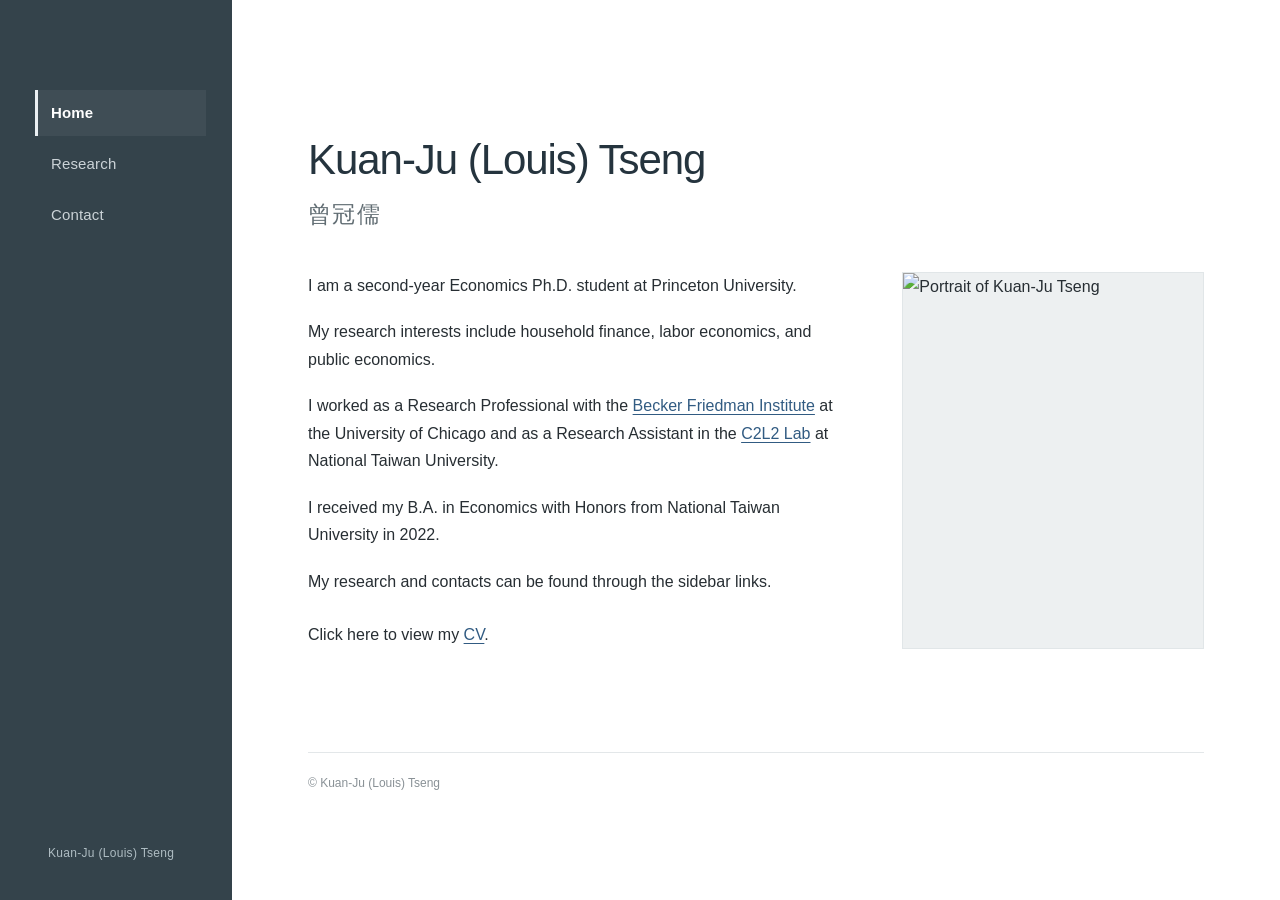
==== index.html @ b7fcb51d "Add files via upload" ====
<!doctype html>
<html lang="en"><head>
<meta charset="utf-8"><meta name="viewport" content="width=device-width,initial-scale=1">
<title>Home | Kuan-Ju (Louis) Tseng</title>
<meta name="description" content="Academic homepage of Kuan-Ju (Louis) Tseng, Economics Ph.D. student at Princeton University.">
<meta name="theme-color" content="#34434b">
<link rel="stylesheet" href="styles.css"><script defer src="script.js"></script><script defer src="analytics.js"></script>
<link rel="canonical" href="https://louiskjtseng.github.io/Website/">
</head><body>
<a class="skip-link" href="#main">Skip to content</a>
<div class="mobile-header"><span class="mobile-label">Kuan-Ju (Louis) Tseng</span><button type="button" class="menu-button" aria-expanded="false" aria-controls="sidebar" aria-label="Toggle navigation">Menu</button></div>
<aside class="sidebar" id="sidebar" aria-label="Site navigation"><nav class="sidebar-nav"><a href="" aria-current="page">Home</a>
<a href="research/" >Research</a>
<a href="contact/" >Contact</a></nav><div class="sidebar-bottom">Kuan-Ju (Louis) Tseng</div></aside>
<main id="main" class="content"><div class="page page-home"><h1 class="heading">Kuan-Ju (Louis) Tseng</h1><p class="chinese-name" lang="zh-Hant">曾冠儒</p>
<div class="home-grid"><div class="bio">
<p>I am a second-year Economics Ph.D. student at Princeton University.</p>
<p>My research interests include household finance, labor economics, and public economics.</p>
<p>I worked as a Research Professional with the <a href="https://bfi.uchicago.edu/">Becker Friedman Institute</a> at the University of Chicago and as a Research Assistant in the <a href="https://c2l2.org/">C2L2 Lab</a> at National Taiwan University.</p>
<p>I received my B.A. in Economics with Honors from National Taiwan University in 2022.</p>
<p>My research and contacts can be found through the sidebar links.</p>
<p class="cv-line">Click here to view my <a href="https://louiskjtseng.github.io/Website/KuanJuTseng_CV.pdf" target="_blank" rel="noopener">CV</a>.</p>
</div><div class="photo-shell"><img id="profile-photo" src="assets/profile.jpg" data-original="https://sites.google.com/sitesv-images-rt/[base64]%3Dw1280" alt="Portrait of Kuan-Ju Tseng" loading="eager"></div></div>
<footer class="footer">© Kuan-Ju (Louis) Tseng</footer></div></main>
</body></html>
---- styles.css ----
/* Academic website adapted for GitHub Pages. Edit the variables to refine colors. */
:root {
  --sidebar: #34434b;
  --sidebar-text: #f5f7f8;
  --sidebar-muted: #cbd3d7;
  --ink: #272e33;
  --muted: #616d73;
  --link: #315b82;
  --line: #e3e7e9;
  --surface: #ffffff;
  --sidebar-width: 232px;
}
* {box-sizing: border-box}
html {scroll-behavior: smooth}
body {margin:0;background:var(--surface);color:var(--ink);font-family:Arial, Helvetica, sans-serif;font-size:16px;line-height:1.72;-webkit-font-smoothing:antialiased}
a {color:var(--link);text-underline-offset:3px;text-decoration-thickness:1px}
a:hover {color:#193c5b}
a:focus-visible, button:focus-visible {outline:2px solid #76a9d4;outline-offset:4px}
.skip-link {position:absolute;left:-999px;top:0;z-index:40;padding:10px 15px;background:white}
.skip-link:focus {left:12px;top:12px}
.sidebar {width:var(--sidebar-width);height:100vh;position:fixed;inset:0 auto 0 0;background:var(--sidebar);color:var(--sidebar-text);padding:90px 26px 36px 35px;display:flex;flex-direction:column;z-index:20}
.sidebar-nav {display:flex;flex-direction:column;gap:5px}
.sidebar-nav a {display:block;padding:10px 10px 10px 13px;border-left:3px solid transparent;color:var(--sidebar-muted);font-size:15px;letter-spacing:.01em;text-decoration:none;transition:background .16s,color .16s}
.sidebar-nav a:hover {background:rgba(255,255,255,.07);color:#fff}
.sidebar-nav a[aria-current="page"] {border-color:#ebf0f3;color:white;font-weight:600;background:rgba(255,255,255,.055)}
.sidebar-bottom {margin-top:auto;color:#aebcc2;font-size:12px;letter-spacing:.025em;padding-left:13px}
.content {margin-left:var(--sidebar-width);min-height:100vh}
.page {max-width:1060px;padding:112px 76px 100px;margin:0 auto}
.page-home {padding-top:135px}
.heading {font-family:Arial, Helvetica, sans-serif;font-size:42px;line-height:1.19;font-weight:500;letter-spacing:-.025em;margin:0 0 10px;color:#25343e}
.chinese-name {font-size:23px;color:var(--muted);letter-spacing:.06em;margin:0 0 37px}
.home-grid {display:grid;grid-template-columns:minmax(0,1.6fr) minmax(220px,.9fr);gap:58px;align-items:start}
.bio {max-width:615px}
.bio p {margin:0 0 19px}
.bio .cv-line {margin-top:26px}
.photo-shell {position:relative;width:100%;aspect-ratio:4/5;overflow:hidden;max-width:335px;background:#edf0f1;border:1px solid #e1e6e8}
.photo-shell::before {content:"KT";position:absolute;inset:0;display:flex;align-items:center;justify-content:center;font-size:76px;color:#a6b2b8;font-weight:300;letter-spacing:.07em}
.photo-shell img {display:block;position:relative;width:100%;height:100%;object-fit:cover;object-position:center;z-index:1;background:#edf0f1}
.page-title {font-weight:500;letter-spacing:-.02em;font-size:35px;line-height:1.2;margin:0 0 42px;color:#25343e}
.section-title {font-size:23px;line-height:1.3;font-weight:500;margin:0 0 25px;color:#263741}
.research-item {margin-bottom:39px;max-width:880px}
.research-item h3 {font-size:17px;line-height:1.5;font-weight:600;margin:0 0 4px}
.research-item h3 a {font-weight:600}
.research-item .coauthors {font-size:15px;color:#505b61;margin:0 0 11px}
.research-item .abstract {font-size:15px;line-height:1.72;margin:0;color:#343c42}
.research-section+.research-section {padding-top:18px}
.paper-link {font-weight:400;font-size:15px;white-space:nowrap}
.contact-block {font-size:17px;line-height:1.85}
.contact-block p {margin:0 0 21px}
.contact-block .emails a {display:block;width:fit-content}
.footer {font-size:12px;color:#899196;margin-top:84px;border-top:1px solid var(--line);padding-top:20px}
.mobile-header {display:none}
@media(max-width:1050px){.page{padding-left:53px;padding-right:50px}.home-grid{gap:33px}}
@media(max-width:760px){
  :root{--sidebar-width:0px}
  .sidebar{display:none;position:static;width:100%;height:auto;padding:0}
  .sidebar.is-open{display:flex;position:absolute;top:64px;left:0;right:0;padding:17px 18px 22px;box-shadow:0 10px 20px rgba(0,0,0,.16)}
  .sidebar-bottom{display:none}
  .mobile-header{display:flex;position:sticky;top:0;background:var(--sidebar);color:white;height:64px;align-items:center;justify-content:space-between;padding:0 22px;z-index:30}
  .mobile-header .mobile-label{font-size:15px;font-weight:600}
  .menu-button{font:inherit;color:white;background:transparent;border:1px solid rgba(255,255,255,.45);border-radius:3px;padding:5px 12px;cursor:pointer}
  .content{margin-left:0}.page{padding:60px 26px 75px}.page-home{padding-top:70px}
  .home-grid{grid-template-columns:1fr;gap:28px}.photo-shell{width:230px;max-width:100%;aspect-ratio:4/5}
  .heading{font-size:35px}.chinese-name{font-size:19px;margin-bottom:28px}
  .page-title{font-size:31px;margin-bottom:30px}
  .research-item{margin-bottom:32px}.paper-link{white-space:normal}
}
@media print {.sidebar,.mobile-header{display:none}.content{margin:0}.page{padding:10px 20px}a{color:inherit}}
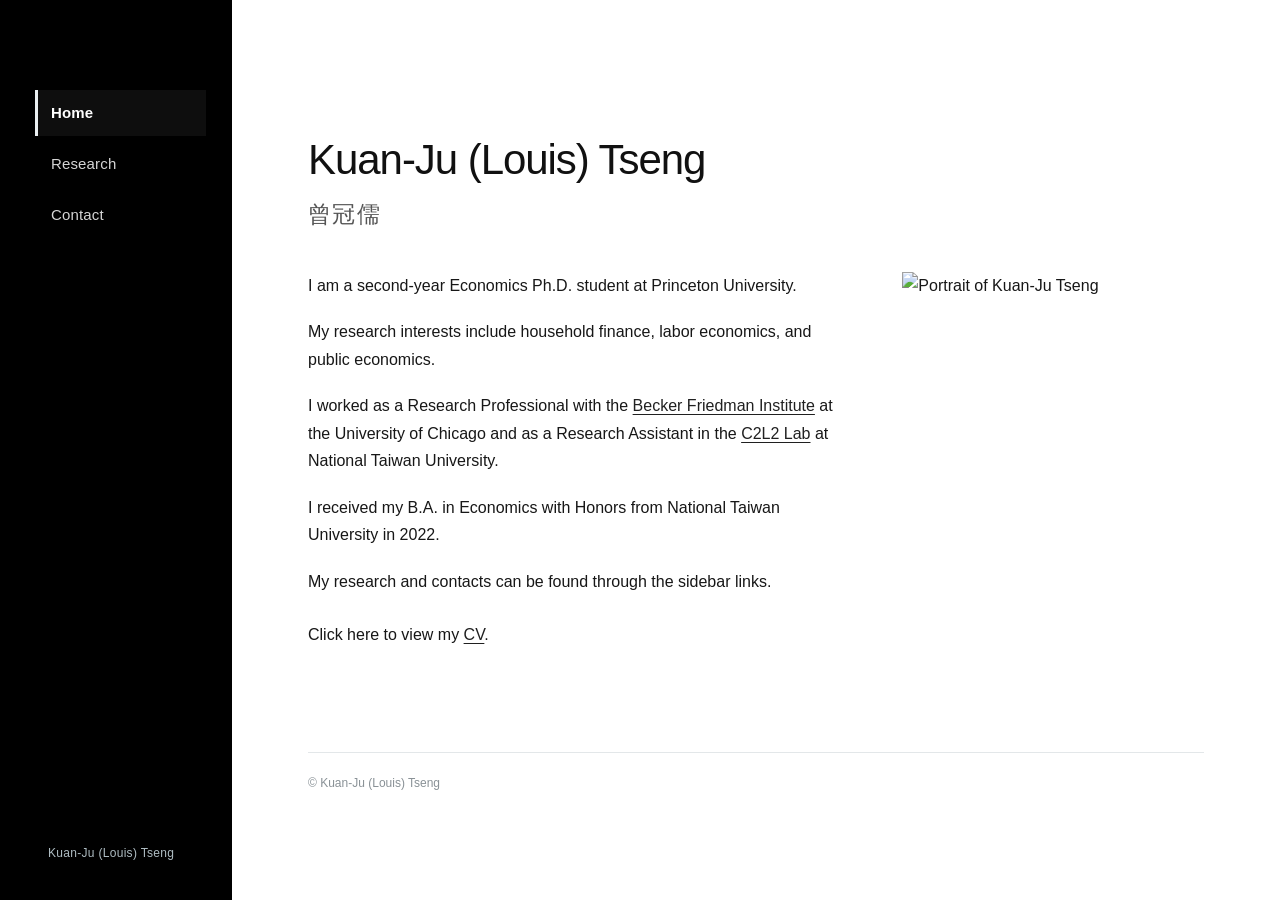
==== commit 6efd6165: "Use local portrait and black theme color on homepage" ====
--- a/index.html
+++ b/index.html
@@ -3,7 +3,7 @@
 <meta charset="utf-8"><meta name="viewport" content="width=device-width,initial-scale=1">
 <title>Home | Kuan-Ju (Louis) Tseng</title>
 <meta name="description" content="Academic homepage of Kuan-Ju (Louis) Tseng, Economics Ph.D. student at Princeton University.">
-<meta name="theme-color" content="#34434b">
+<meta name="theme-color" content="#000000">
 <link rel="stylesheet" href="styles.css"><script defer src="script.js"></script><script defer src="analytics.js"></script>
 <link rel="canonical" href="https://louiskjtseng.github.io/Website/">
 </head><body>
@@ -20,6 +20,6 @@
 <p>I received my B.A. in Economics with Honors from National Taiwan University in 2022.</p>
 <p>My research and contacts can be found through the sidebar links.</p>
 <p class="cv-line">Click here to view my <a href="https://louiskjtseng.github.io/Website/KuanJuTseng_CV.pdf" target="_blank" rel="noopener">CV</a>.</p>
-</div><div class="photo-shell"><img id="profile-photo" src="assets/profile.jpg" data-original="https://sites.google.com/sitesv-images-rt/[base64]%3Dw1280" alt="Portrait of Kuan-Ju Tseng" loading="eager"></div></div>
+</div><div class="photo-shell"><img id="profile-photo" src="assets/profile.jpg" alt="Portrait of Kuan-Ju Tseng" loading="eager"></div></div>
 <footer class="footer">© Kuan-Ju (Louis) Tseng</footer></div></main>
 </body></html>
--- a/styles.css
+++ b/styles.css
@@ -1,11 +1,11 @@
 /* Academic website adapted for GitHub Pages. Edit the variables to refine colors. */
 :root {
-  --sidebar: #34434b;
-  --sidebar-text: #f5f7f8;
-  --sidebar-muted: #cbd3d7;
-  --ink: #272e33;
-  --muted: #616d73;
-  --link: #315b82;
+  --sidebar: #000000;
+  --sidebar-text: #ffffff;
+  --sidebar-muted: #d5d5d5;
+  --ink: #171717;
+  --muted: #555555;
+  --link: #202020;
   --line: #e3e7e9;
   --surface: #ffffff;
   --sidebar-width: 232px;
@@ -14,7 +14,7 @@
 html {scroll-behavior: smooth}
 body {margin:0;background:var(--surface);color:var(--ink);font-family:Arial, Helvetica, sans-serif;font-size:16px;line-height:1.72;-webkit-font-smoothing:antialiased}
 a {color:var(--link);text-underline-offset:3px;text-decoration-thickness:1px}
-a:hover {color:#193c5b}
+a:hover {color:#555555}
 a:focus-visible, button:focus-visible {outline:2px solid #76a9d4;outline-offset:4px}
 .skip-link {position:absolute;left:-999px;top:0;z-index:40;padding:10px 15px;background:white}
 .skip-link:focus {left:12px;top:12px}
@@ -27,22 +27,22 @@
 .content {margin-left:var(--sidebar-width);min-height:100vh}
 .page {max-width:1060px;padding:112px 76px 100px;margin:0 auto}
 .page-home {padding-top:135px}
-.heading {font-family:Arial, Helvetica, sans-serif;font-size:42px;line-height:1.19;font-weight:500;letter-spacing:-.025em;margin:0 0 10px;color:#25343e}
+.heading {font-family:Arial, Helvetica, sans-serif;font-size:42px;line-height:1.19;font-weight:500;letter-spacing:-.025em;margin:0 0 10px;color:#111111}
 .chinese-name {font-size:23px;color:var(--muted);letter-spacing:.06em;margin:0 0 37px}
 .home-grid {display:grid;grid-template-columns:minmax(0,1.6fr) minmax(220px,.9fr);gap:58px;align-items:start}
 .bio {max-width:615px}
 .bio p {margin:0 0 19px}
 .bio .cv-line {margin-top:26px}
-.photo-shell {position:relative;width:100%;aspect-ratio:4/5;overflow:hidden;max-width:335px;background:#edf0f1;border:1px solid #e1e6e8}
+.photo-shell {position:relative;width:100%;aspect-ratio:4/5;overflow:hidden;max-width:335px;background:#ffffff;border:0}
 .photo-shell::before {content:"KT";position:absolute;inset:0;display:flex;align-items:center;justify-content:center;font-size:76px;color:#a6b2b8;font-weight:300;letter-spacing:.07em}
-.photo-shell img {display:block;position:relative;width:100%;height:100%;object-fit:cover;object-position:center;z-index:1;background:#edf0f1}
+.photo-shell img {display:block;position:relative;width:100%;height:100%;object-fit:cover;object-position:center;z-index:1;background:#ffffff}
 .page-title {font-weight:500;letter-spacing:-.02em;font-size:35px;line-height:1.2;margin:0 0 42px;color:#25343e}
-.section-title {font-size:23px;line-height:1.3;font-weight:500;margin:0 0 25px;color:#263741}
+.section-title {font-size:23px;line-height:1.3;font-weight:500;margin:0 0 25px;color:#111111}
 .research-item {margin-bottom:39px;max-width:880px}
 .research-item h3 {font-size:17px;line-height:1.5;font-weight:600;margin:0 0 4px}
 .research-item h3 a {font-weight:600}
-.research-item .coauthors {font-size:15px;color:#505b61;margin:0 0 11px}
-.research-item .abstract {font-size:15px;line-height:1.72;margin:0;color:#343c42}
+.research-item .coauthors {font-size:15px;color:#444444;margin:0 0 11px}
+.research-item .abstract {font-size:15px;line-height:1.72;margin:0;color:#252525}
 .research-section+.research-section {padding-top:18px}
 .paper-link {font-weight:400;font-size:15px;white-space:nowrap}
 .contact-block {font-size:17px;line-height:1.85}
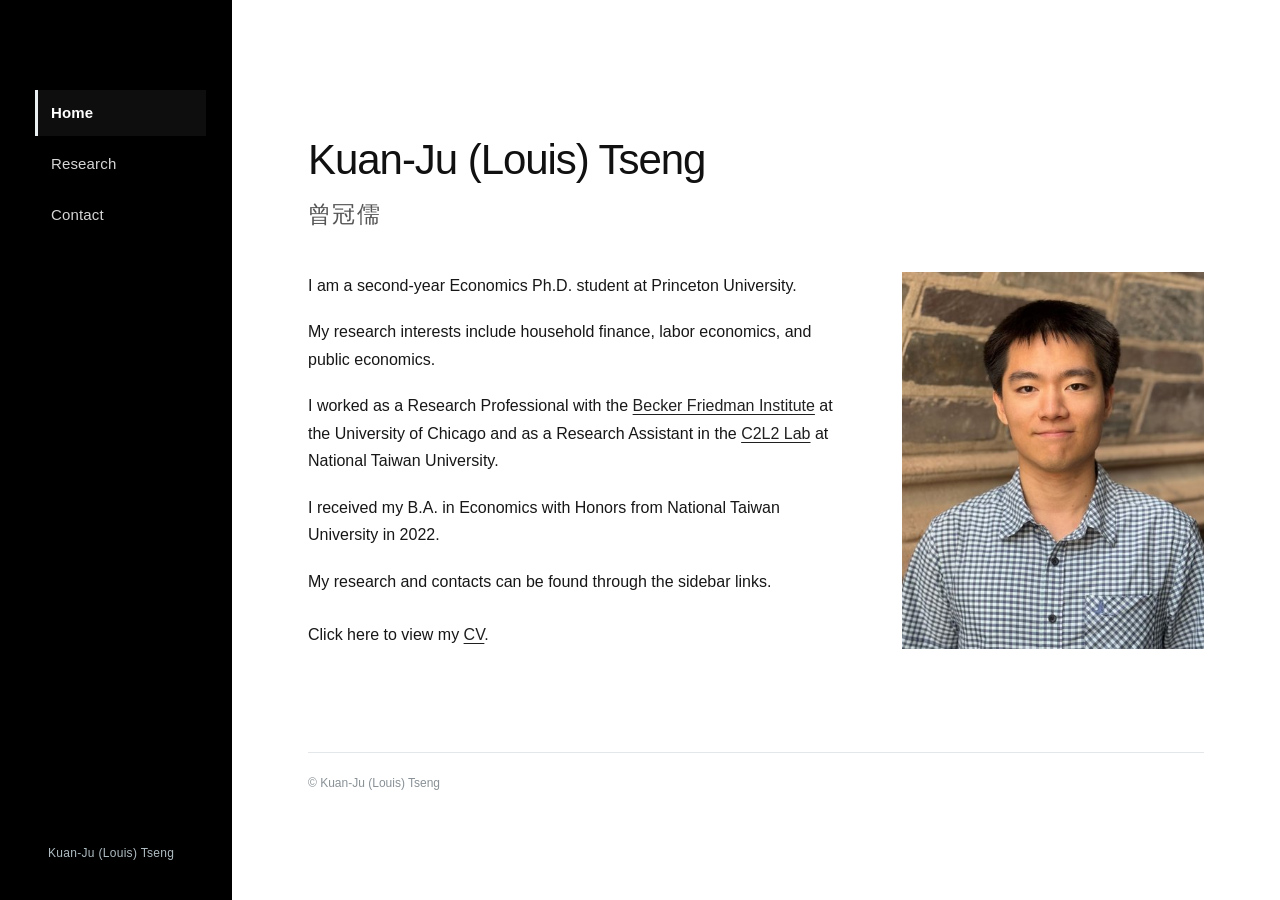
==== commit 0df2bf86: "Embed verified profile portrait directly in homepage to prevent broken image" ====
--- a/index.html
+++ b/index.html
@@ -20,6 +20,6 @@
 <p>I received my B.A. in Economics with Honors from National Taiwan University in 2022.</p>
 <p>My research and contacts can be found through the sidebar links.</p>
 <p class="cv-line">Click here to view my <a href="https://louiskjtseng.github.io/Website/KuanJuTseng_CV.pdf" target="_blank" rel="noopener">CV</a>.</p>
-</div><div class="photo-shell"><img id="profile-photo" src="assets/profile.jpg" alt="Portrait of Kuan-Ju Tseng" loading="eager"></div></div>
+</div><div class="photo-shell"><img id="profile-photo" src="[data-uri]" alt="Portrait of Kuan-Ju Tseng" loading="eager"></div></div>
 <footer class="footer">© Kuan-Ju (Louis) Tseng</footer></div></main>
 </body></html>
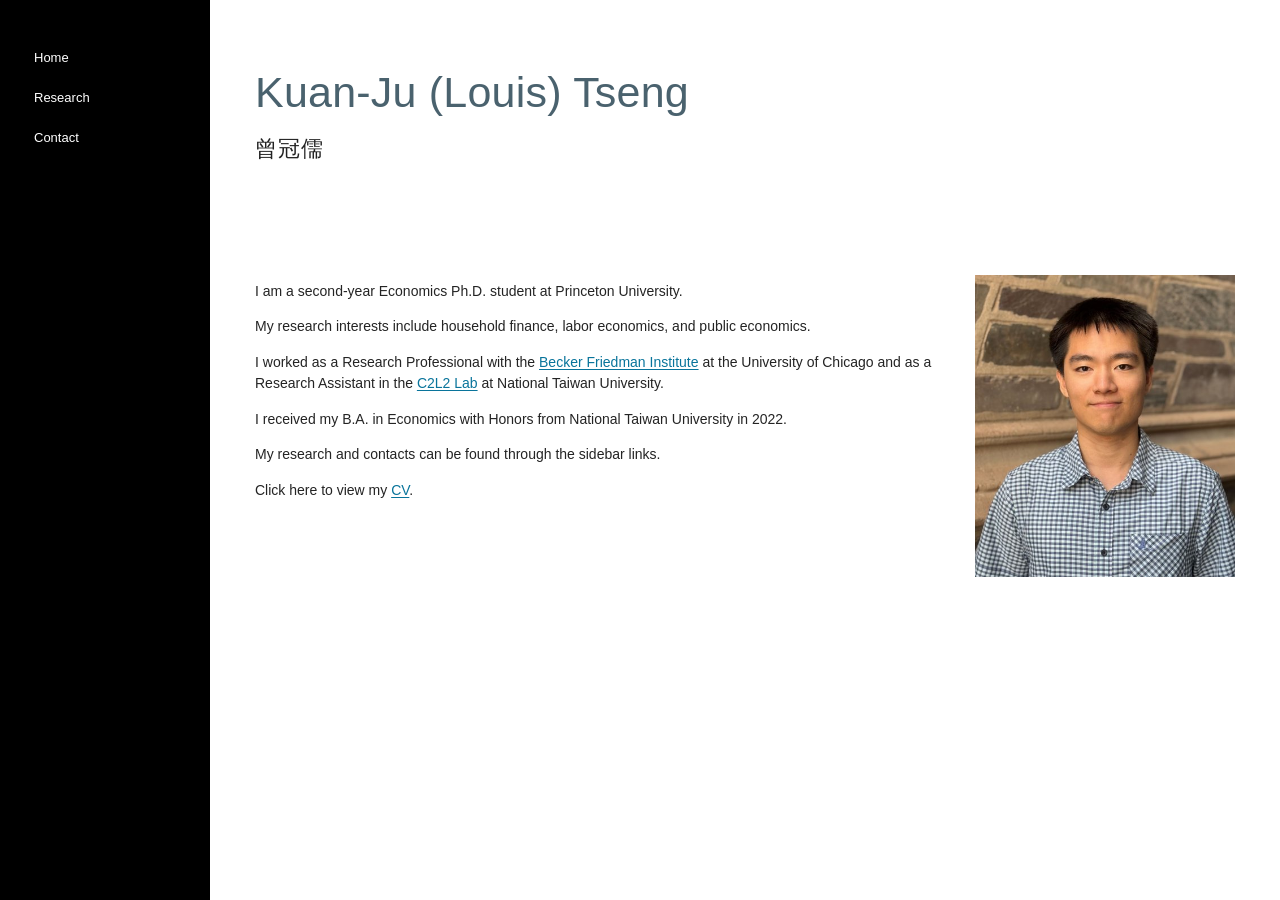
==== commit 7a5a9e66: "Match Google Sites layout, paper order, expandable abstracts, and single-line home biography" ====
--- a/index.html
+++ b/index.html
@@ -1,25 +1,43 @@
 <!doctype html>
-<html lang="en"><head>
-<meta charset="utf-8"><meta name="viewport" content="width=device-width,initial-scale=1">
+<html lang="en">
+<head>
+<meta charset="utf-8">
+<meta name="viewport" content="width=device-width, initial-scale=1">
 <title>Home | Kuan-Ju (Louis) Tseng</title>
 <meta name="description" content="Academic homepage of Kuan-Ju (Louis) Tseng, Economics Ph.D. student at Princeton University.">
 <meta name="theme-color" content="#000000">
-<link rel="stylesheet" href="styles.css"><script defer src="script.js"></script><script defer src="analytics.js"></script>
 <link rel="canonical" href="https://louiskjtseng.github.io/Website/">
-</head><body>
+<link rel="stylesheet" href="styles.css">
+<script defer src="script.js"></script>
+<script defer src="analytics.js"></script>
+</head>
+<body>
 <a class="skip-link" href="#main">Skip to content</a>
-<div class="mobile-header"><span class="mobile-label">Kuan-Ju (Louis) Tseng</span><button type="button" class="menu-button" aria-expanded="false" aria-controls="sidebar" aria-label="Toggle navigation">Menu</button></div>
-<aside class="sidebar" id="sidebar" aria-label="Site navigation"><nav class="sidebar-nav"><a href="" aria-current="page">Home</a>
-<a href="research/" >Research</a>
-<a href="contact/" >Contact</a></nav><div class="sidebar-bottom">Kuan-Ju (Louis) Tseng</div></aside>
-<main id="main" class="content"><div class="page page-home"><h1 class="heading">Kuan-Ju (Louis) Tseng</h1><p class="chinese-name" lang="zh-Hant">曾冠儒</p>
-<div class="home-grid"><div class="bio">
-<p>I am a second-year Economics Ph.D. student at Princeton University.</p>
-<p>My research interests include household finance, labor economics, and public economics.</p>
-<p>I worked as a Research Professional with the <a href="https://bfi.uchicago.edu/">Becker Friedman Institute</a> at the University of Chicago and as a Research Assistant in the <a href="https://c2l2.org/">C2L2 Lab</a> at National Taiwan University.</p>
-<p>I received my B.A. in Economics with Honors from National Taiwan University in 2022.</p>
-<p>My research and contacts can be found through the sidebar links.</p>
-<p class="cv-line">Click here to view my <a href="https://louiskjtseng.github.io/Website/KuanJuTseng_CV.pdf" target="_blank" rel="noopener">CV</a>.</p>
-</div><div class="photo-shell"><img id="profile-photo" src="[data-uri]" alt="Portrait of Kuan-Ju Tseng" loading="eager"></div></div>
-<footer class="footer">© Kuan-Ju (Louis) Tseng</footer></div></main>
-</body></html>+<div class="mobile-header"><span>Kuan-Ju (Louis) Tseng</span><button type="button" class="menu-button" aria-expanded="false" aria-controls="sidebar">Menu</button></div>
+<aside class="sidebar" id="sidebar" aria-label="Site navigation">
+  <nav class="sidebar-nav">
+    <a href="./" aria-current="page">Home</a>
+    <a href="research/" >Research</a>
+    <a href="contact/" >Contact</a>
+  </nav>
+</aside>
+<main id="main" class="content"><div class="page-home">
+  <header class="home-intro">
+    <h1 class="home-title">Kuan-Ju (Louis) Tseng</h1>
+    <p class="chinese-name" lang="zh-Hant">曾冠儒</p>
+  </header>
+  <div class="home-grid">
+    <section class="bio" aria-label="Biography">
+      <p class="bio-single">I am a second-year Economics Ph.D. student at Princeton University.</p>
+      <p class="bio-single">My research interests include household finance, labor economics, and public economics.</p>
+      <p class="bio-wrap">I worked as a Research Professional with the <a href="https://bfi.uchicago.edu/">Becker Friedman Institute</a> at the University of Chicago and as a Research Assistant in the <a href="https://c2l2.org/">C2L2 Lab</a> at National Taiwan University.</p>
+      <p class="bio-single">I received my B.A. in Economics with Honors from National Taiwan University in 2022.</p>
+      <p class="bio-single">My research and contacts can be found through the sidebar links.</p>
+      <p class="bio-single cv-line">Click here to view my <a href="https://louiskjtseng.github.io/Website/KuanJuTseng_CV.pdf" target="_blank" rel="noopener">CV</a>.</p>
+    </section>
+    <figure class="portrait"><img src="assets/profile.jpg" alt="Portrait of Kuan-Ju Tseng" width="300" height="348" loading="eager"></figure>
+  </div>
+</div>
+</main>
+</body>
+</html>
--- a/styles.css
+++ b/styles.css
@@ -1,68 +1,110 @@
-/* Academic website adapted for GitHub Pages. Edit the variables to refine colors. */
+/* Google Sites-inspired academic website — black navigation, white pages. */
 :root {
-  --sidebar: #000000;
-  --sidebar-text: #ffffff;
-  --sidebar-muted: #d5d5d5;
-  --ink: #171717;
-  --muted: #555555;
-  --link: #202020;
-  --line: #e3e7e9;
-  --surface: #ffffff;
-  --sidebar-width: 232px;
+  --sidebar:#000; --text:#242424; --muted:#4b4b4b; --link:#09749b;
+  --band:#f2f2f2; --line:#999; --sidebar-width:210px;
 }
-* {box-sizing: border-box}
-html {scroll-behavior: smooth}
-body {margin:0;background:var(--surface);color:var(--ink);font-family:Arial, Helvetica, sans-serif;font-size:16px;line-height:1.72;-webkit-font-smoothing:antialiased}
-a {color:var(--link);text-underline-offset:3px;text-decoration-thickness:1px}
-a:hover {color:#555555}
-a:focus-visible, button:focus-visible {outline:2px solid #76a9d4;outline-offset:4px}
-.skip-link {position:absolute;left:-999px;top:0;z-index:40;padding:10px 15px;background:white}
-.skip-link:focus {left:12px;top:12px}
-.sidebar {width:var(--sidebar-width);height:100vh;position:fixed;inset:0 auto 0 0;background:var(--sidebar);color:var(--sidebar-text);padding:90px 26px 36px 35px;display:flex;flex-direction:column;z-index:20}
-.sidebar-nav {display:flex;flex-direction:column;gap:5px}
-.sidebar-nav a {display:block;padding:10px 10px 10px 13px;border-left:3px solid transparent;color:var(--sidebar-muted);font-size:15px;letter-spacing:.01em;text-decoration:none;transition:background .16s,color .16s}
-.sidebar-nav a:hover {background:rgba(255,255,255,.07);color:#fff}
-.sidebar-nav a[aria-current="page"] {border-color:#ebf0f3;color:white;font-weight:600;background:rgba(255,255,255,.055)}
-.sidebar-bottom {margin-top:auto;color:#aebcc2;font-size:12px;letter-spacing:.025em;padding-left:13px}
-.content {margin-left:var(--sidebar-width);min-height:100vh}
-.page {max-width:1060px;padding:112px 76px 100px;margin:0 auto}
-.page-home {padding-top:135px}
-.heading {font-family:Arial, Helvetica, sans-serif;font-size:42px;line-height:1.19;font-weight:500;letter-spacing:-.025em;margin:0 0 10px;color:#111111}
-.chinese-name {font-size:23px;color:var(--muted);letter-spacing:.06em;margin:0 0 37px}
-.home-grid {display:grid;grid-template-columns:minmax(0,1.6fr) minmax(220px,.9fr);gap:58px;align-items:start}
-.bio {max-width:615px}
-.bio p {margin:0 0 19px}
-.bio .cv-line {margin-top:26px}
-.photo-shell {position:relative;width:100%;aspect-ratio:4/5;overflow:hidden;max-width:335px;background:#ffffff;border:0}
-.photo-shell::before {content:"KT";position:absolute;inset:0;display:flex;align-items:center;justify-content:center;font-size:76px;color:#a6b2b8;font-weight:300;letter-spacing:.07em}
-.photo-shell img {display:block;position:relative;width:100%;height:100%;object-fit:cover;object-position:center;z-index:1;background:#ffffff}
-.page-title {font-weight:500;letter-spacing:-.02em;font-size:35px;line-height:1.2;margin:0 0 42px;color:#25343e}
-.section-title {font-size:23px;line-height:1.3;font-weight:500;margin:0 0 25px;color:#111111}
-.research-item {margin-bottom:39px;max-width:880px}
-.research-item h3 {font-size:17px;line-height:1.5;font-weight:600;margin:0 0 4px}
-.research-item h3 a {font-weight:600}
-.research-item .coauthors {font-size:15px;color:#444444;margin:0 0 11px}
-.research-item .abstract {font-size:15px;line-height:1.72;margin:0;color:#252525}
-.research-section+.research-section {padding-top:18px}
-.paper-link {font-weight:400;font-size:15px;white-space:nowrap}
-.contact-block {font-size:17px;line-height:1.85}
-.contact-block p {margin:0 0 21px}
-.contact-block .emails a {display:block;width:fit-content}
-.footer {font-size:12px;color:#899196;margin-top:84px;border-top:1px solid var(--line);padding-top:20px}
-.mobile-header {display:none}
-@media(max-width:1050px){.page{padding-left:53px;padding-right:50px}.home-grid{gap:33px}}
-@media(max-width:760px){
-  :root{--sidebar-width:0px}
-  .sidebar{display:none;position:static;width:100%;height:auto;padding:0}
-  .sidebar.is-open{display:flex;position:absolute;top:64px;left:0;right:0;padding:17px 18px 22px;box-shadow:0 10px 20px rgba(0,0,0,.16)}
-  .sidebar-bottom{display:none}
-  .mobile-header{display:flex;position:sticky;top:0;background:var(--sidebar);color:white;height:64px;align-items:center;justify-content:space-between;padding:0 22px;z-index:30}
-  .mobile-header .mobile-label{font-size:15px;font-weight:600}
-  .menu-button{font:inherit;color:white;background:transparent;border:1px solid rgba(255,255,255,.45);border-radius:3px;padding:5px 12px;cursor:pointer}
-  .content{margin-left:0}.page{padding:60px 26px 75px}.page-home{padding-top:70px}
-  .home-grid{grid-template-columns:1fr;gap:28px}.photo-shell{width:230px;max-width:100%;aspect-ratio:4/5}
-  .heading{font-size:35px}.chinese-name{font-size:19px;margin-bottom:28px}
-  .page-title{font-size:31px;margin-bottom:30px}
-  .research-item{margin-bottom:32px}.paper-link{white-space:normal}
+* { box-sizing:border-box; }
+html { scroll-behavior:smooth; }
+body { margin:0; background:#fff; color:var(--text); font-family:Arial,Helvetica,sans-serif; font-size:14px; line-height:1.55; -webkit-font-smoothing:antialiased; }
+a { color:var(--link); text-underline-offset:2px; }
+a:hover { color:#075371; }
+a:focus-visible,button:focus-visible,summary:focus-visible { outline:2px solid #217f9e; outline-offset:4px; }
+.skip-link { position:absolute; left:-9999px; z-index:50; top:0; background:white; padding:10px 14px; }
+.skip-link:focus { left:12px; top:12px; }
+.sidebar { position:fixed; inset:0 auto 0 0; z-index:25; width:var(--sidebar-width); min-height:100vh; background:var(--sidebar); padding:38px 24px 25px 34px; }
+.sidebar-nav { display:flex; flex-direction:column; gap:0; }
+.sidebar-nav a { display:block; padding:10px 0; color:#fff; font-size:13px; font-weight:400; text-decoration:none; }
+.sidebar-nav a:hover { text-decoration:underline; }
+.sidebar-nav a[aria-current="page"] { color:#fff; }
+.content { margin-left:var(--sidebar-width); min-height:100vh; }
+.mobile-header { display:none; }
+
+/* Home */
+.page-home { max-width:1100px; padding:66px 60px 120px; margin:0 auto; }
+.home-title { margin:0; font-weight:300; font-size:43px; line-height:1.25; letter-spacing:.005em; color:#4a626e; }
+.chinese-name { margin:12px 0 0; font-family:Georgia,"Noto Serif TC",serif; font-size:22px; line-height:1.5; letter-spacing:.04em; color:#222; }
+.home-grid { display:grid; grid-template-columns:minmax(0,575px) 300px; gap:70px; align-items:start; margin-top:110px; }
+.bio { padding-top:6px; font-size:14px; line-height:1.48; }
+.bio p { margin:0 0 15px; }
+.bio .bio-single { white-space:nowrap; }
+.bio .bio-wrap { white-space:normal; }
+.bio .cv-line { margin-top:9px; }
+.portrait { margin:0; width:300px; }
+.portrait img { width:100%; height:auto; display:block; }
+
+/* Research */
+.research-page { padding:0 0 110px; }
+.research-page-title { text-align:center; font-size:36px; font-weight:600; line-height:1.25; margin:0; padding:32px 10px 35px; }
+.section-band { background:var(--band); padding:24px 22px; }
+.section-band h2 { max-width:965px; margin:0 auto; font-size:22px; font-weight:500; line-height:1.6; }
+.paper-list { max-width:965px; margin:0 auto; }
+.paper-entry { border-bottom:1px solid var(--line); font-family:Georgia,"Times New Roman",serif; }
+.paper-entry:last-child { margin-bottom:20px; }
+.paper-summary { display:flex; justify-content:space-between; align-items:center; gap:35px; list-style:none; cursor:pointer; padding:31px 10px 16px 6px; }
+.paper-summary::-webkit-details-marker { display:none; }
+.paper-summary::marker { content:""; }
+.paper-summary-text { display:block; min-width:0; flex:1; }
+.paper-title { display:block; font-size:14px; font-weight:400; line-height:1.5; }
+.paper-title a { color:var(--link); text-decoration:underline; }
+.paper-links { white-space:normal; }
+.paper-coauthors { display:block; font-size:12px; line-height:1.5; margin-top:10px; color:#333; }
+.paper-chevron { width:10px; height:10px; border-right:1.6px solid #666; border-bottom:1.6px solid #666; transform:rotate(45deg); flex-shrink:0; margin-right:2px; margin-top:-7px; transition:transform .18s; }
+.paper-entry[open] .paper-chevron { transform:rotate(225deg); margin-top:3px; }
+.paper-abstract { padding:0 55px 23px 6px; }
+.paper-abstract p { margin:9px 0 0; color:#333; font-size:14px; line-height:1.75; }
+.forthcoming { margin-left:9px; white-space:nowrap; }
+.wip-entry { padding:31px 6px 5px; font-family:Georgia,"Times New Roman",serif; }
+.wip-entry h3 { font-size:14px; font-weight:400; margin:0; }
+.wip-entry p { font-size:12px; margin:13px 0 0; }
+
+/* Contact */
+.contact-page { max-width:1080px; margin:auto; padding:100px 60px 120px; }
+.contact-title { font-size:36px; font-weight:500; margin:0 0 52px; }
+.contact-block { font-size:15px; line-height:1.9; }
+.contact-block p { margin:0 0 18px; }
+.emails a { display:block; width:fit-content; }
+
+/* Smaller screens */
+@media (max-width:1400px) {
+  .page-home { padding-left:45px; padding-right:45px; }
+  .home-grid { grid-template-columns:minmax(0,1fr) 260px; gap:35px; }
+  .bio .bio-single { white-space:normal; }
+  .portrait { width:260px; }
+  .section-band h2,.paper-list { max-width:min(965px, calc(100% - 64px)); }
 }
-@media print {.sidebar,.mobile-header{display:none}.content{margin:0}.page{padding:10px 20px}a{color:inherit}}
+@media (max-width:980px) {
+  .home-grid { grid-template-columns:minmax(0,1fr) 220px; gap:25px; margin-top:65px; }
+  .portrait { width:220px; }
+  .home-title { font-size:36px; }
+  .page-home { padding-top:56px; }
+}
+@media (max-width:760px) {
+  :root { --sidebar-width:0px; }
+  .mobile-header { display:flex; position:sticky; top:0; z-index:35; height:58px; align-items:center; justify-content:space-between; color:white; background:#000; padding:0 19px; font-size:14px; }
+  .menu-button { font:inherit; color:#fff; border:1px solid #888; background:transparent; padding:4px 12px; border-radius:2px; cursor:pointer; }
+  .sidebar { display:none; position:fixed; top:58px; bottom:auto; height:auto; min-height:0; width:100%; padding:11px 22px 17px; box-shadow:0 8px 12px #0003; }
+  .sidebar.is-open { display:block; }
+  .sidebar-nav a { padding:10px 0; }
+  .content { margin-left:0; }
+  .page-home { padding:48px 25px 75px; }
+  .home-title { font-size:35px; }
+  .chinese-name { font-size:20px; }
+  .home-grid { display:flex; flex-direction:column; gap:30px; margin-top:50px; }
+  .bio { font-size:14px; padding:0; }
+  .portrait { width:min(300px,100%); }
+  .research-page-title { font-size:31px; padding:32px 10px; }
+  .section-band { padding:19px 24px; }
+  .section-band h2 { max-width:none; font-size:21px; }
+  .paper-list { max-width:none; margin:0 24px; }
+  .paper-summary { padding:26px 3px 18px; gap:14px; }
+  .paper-title { font-size:14px; }
+  .paper-coauthors { font-size:12px; }
+  .paper-abstract { padding-right:12px; }
+  .forthcoming { white-space:normal; }
+  .contact-page { padding:60px 25px; }
+}
+@media print {
+  .sidebar,.mobile-header { display:none; }
+  .content { margin-left:0; }
+  .paper-entry:not([open]) .paper-abstract { display:block; }
+}
